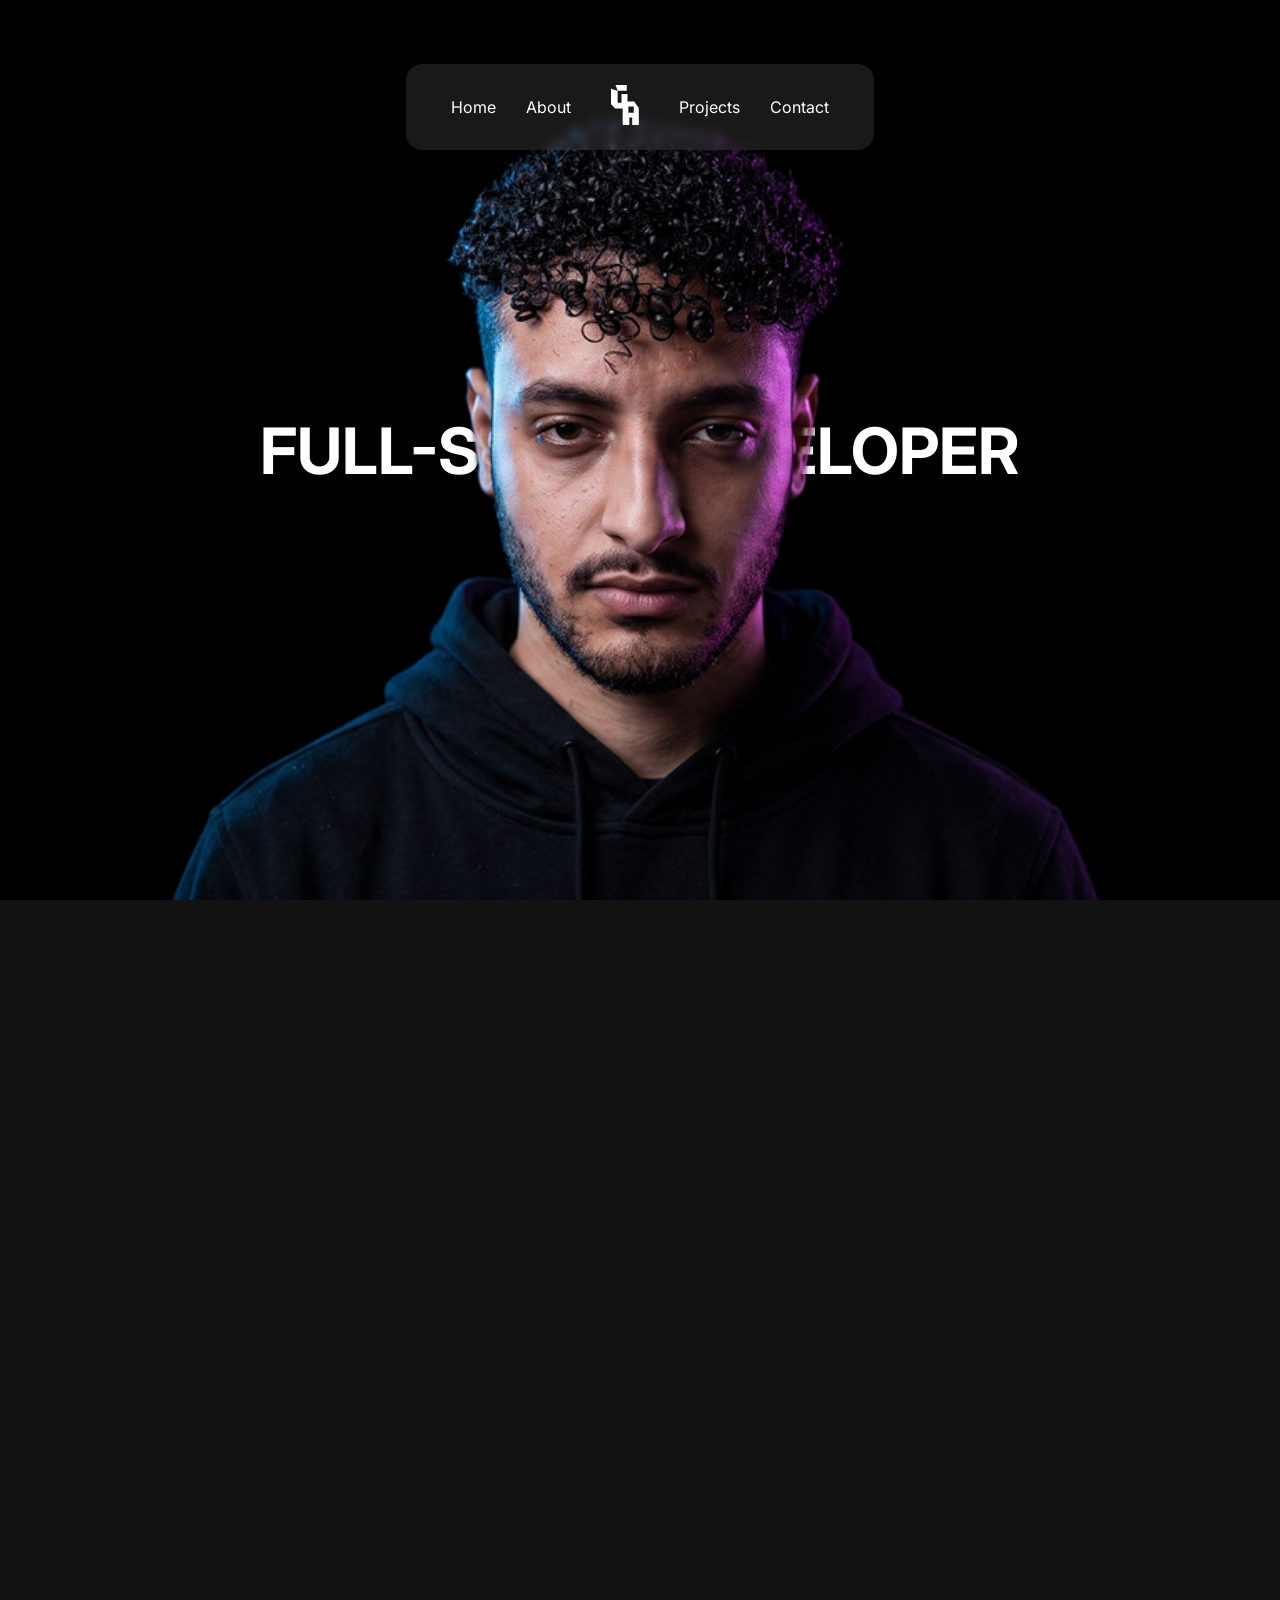
==== frontend/index.html @ 1ed30678 "Meu primeiro commit" ====
<!DOCTYPE html>
<html lang="pt-br">
<head>
    <meta charset="UTF-8">
    <meta name="viewport" content="width=device-width, initial-scale=1.0">
    <link rel="stylesheet" href="./styles/style.css">
    <title>Portifolio - Guilherme Lopes Antunes</title>
</head>
<body>
    <div id="principal-content">
        <div id="header-content">
            <header>
            <div class="links">
                <a href="#heroDiv">Home</a>
                <a href="#heroDiv">About</a>
            </div>
            <div>
                <img src="./assets/logo.svg" alt="">
            </div>
            
            <div class="links">
                <a href="#heroDiv">Projects</a>
                <a href="#heroDiv">Contact</a>
            </div>
        </header>
        </div>
        

        


        <main>
            <div id="heroDiv">
                
                <span>FULL-STACK</span>
                <div class="orbit-stage">
                    <img src="assets/heroImage.png" alt="HeroImage" class="character"> 
                    <div class="orbit-icons" id="orbitIcons"></div>
                </div>
                
                <span>DEVELOPER</span>
            </div>
            <div id="teste">

            </div>
        </main>
        <footer></footer>
        
    </div>
    
    
</body>

<script src="./scripts/orbitAnimation.js"></script>
</html>
---- frontend/styles/style.css ----
@import url("./global.css");
@import url("./orbitAnimation.css");



header {
    color: white;  
    display: flex;
    align-items: center;
    justify-content: center;
    gap: 40px;
    height: 86px;
    width: fit-content;
    padding: 0px 45px;
    border-radius: 16px;
    margin: auto;

    background-color: rgba(65, 64, 64, 0.4);  
    backdrop-filter: blur(4px);
    -webkit-backdrop-filter: blur(12px);  
    box-shadow: 0 4px 20px rgba(0, 0, 0, 0.25);
   
}

header img {
    width: 28px;
}

#header-content{
    position: absolute;
    z-index: 100;
    top: 64px;
    width: 100%;
}

header .links{
    display: flex;
    gap: 30px;

}
#heroDiv {
    background: #000000;
    height: 100vh;
    position: relative;
    overflow: hidden;
    color: white;
    display: flex;          /* ajuda a centralizar o .orbit-stage na tela toda */
    align-items: center;
    justify-content: center;
}



#heroDiv span {
    position: absolute;
    top: 50%;
    transform: translateY(-50%);   /* centraliza verticalmente */
    z-index: 2;                     /* texto fica por cima da imagem */
    font-size: 4rem;
    font-weight: bold;
}

#heroDiv span:first-of-type {
    left: 260px;     
}

#heroDiv span:last-of-type {
    right: 260px;    
}

#teste{
   background: #121212;
    height: 100vh; 
}

#principal-content{
    position: relative;
}
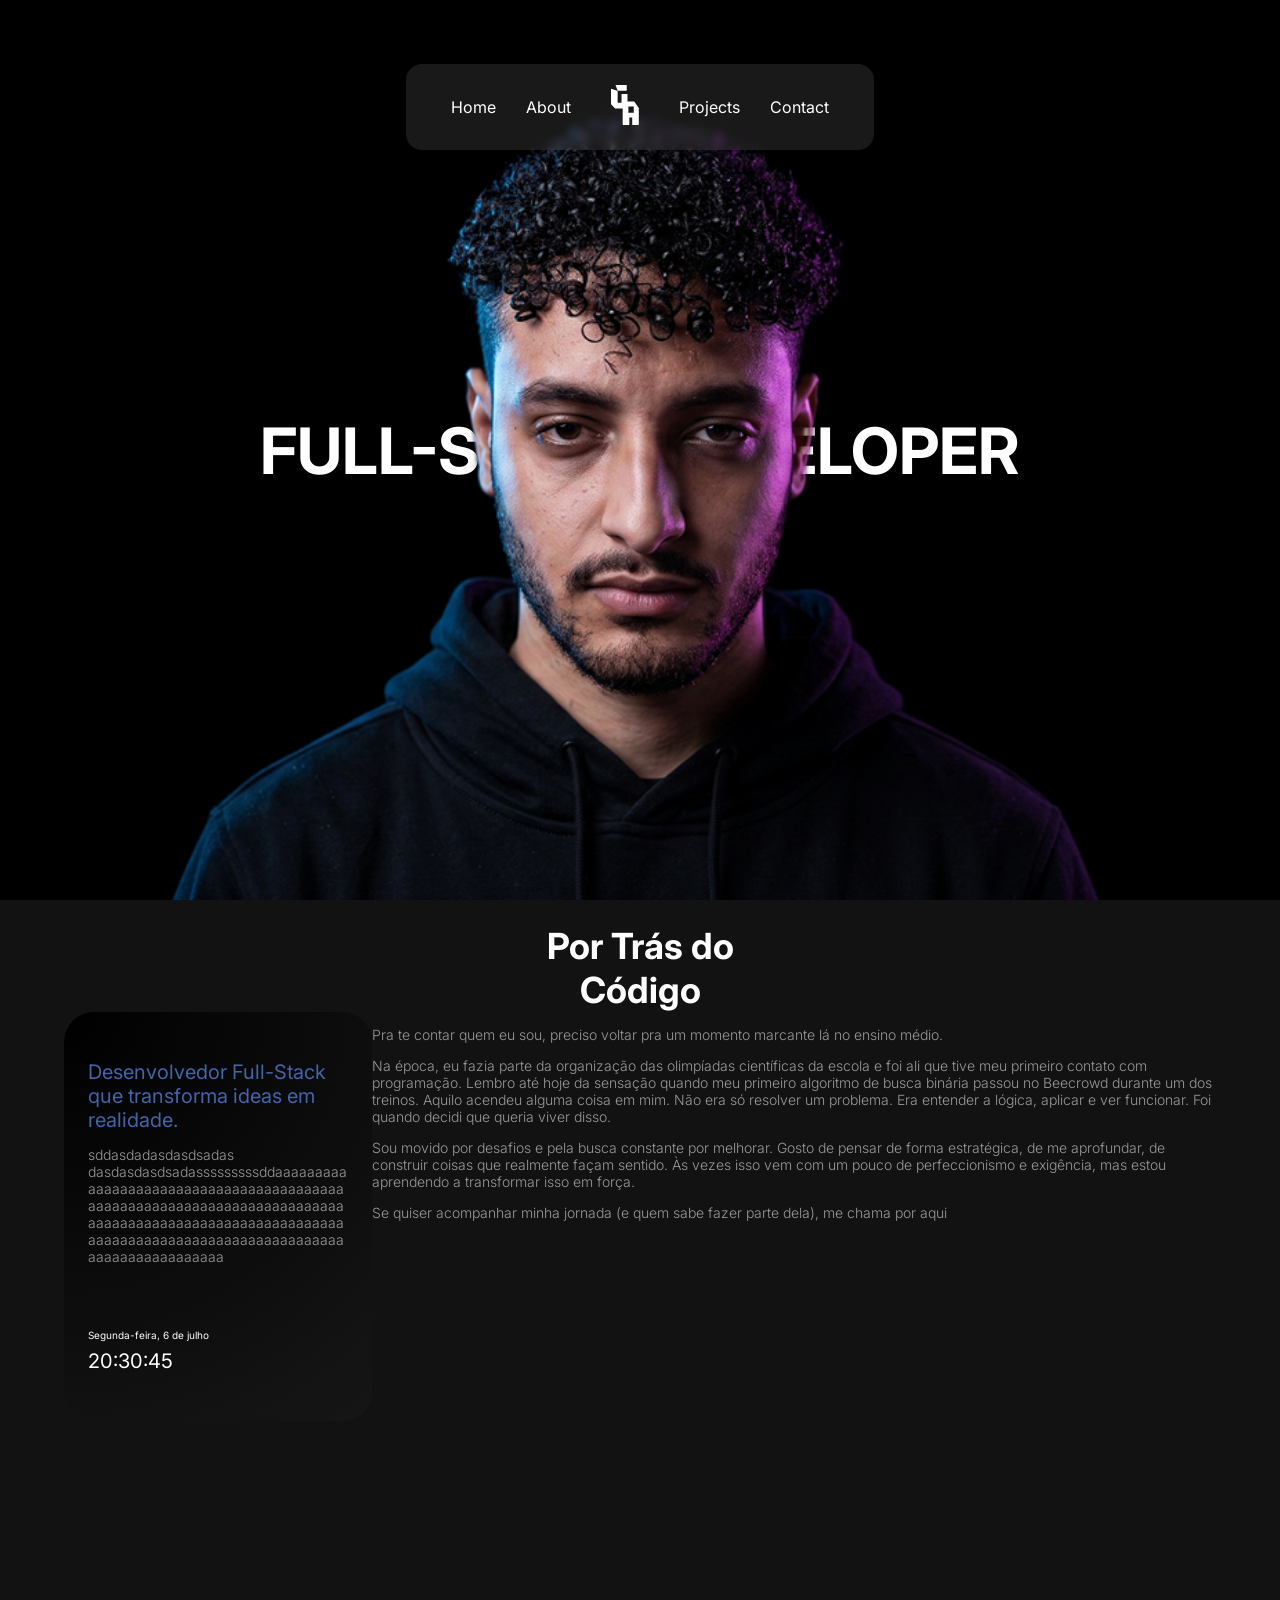
==== commit b2627f17: "iniciando por tras do codigo" ====
--- a/frontend/index.html
+++ b/frontend/index.html
@@ -40,8 +40,33 @@
                 
                 <span>DEVELOPER</span>
             </div>
-            <div id="teste">
+            <div id="about">
+                <h2>Por Trás do Código</h2>
 
+                <div id="principal-content-about">
+                    <div class="cardAbout">
+                        <span id="title-card-1">Desenvolvedor Full-Stack que transforma ideas em realidade.</span>
+                        <p>sddasdadasdasdsadas dasdasdasdsadasssssssssddaaaaaaaaaaaaaaaaaaaaaaaaaaaaaaaaaaaaaaaaaaaaaaaaaaaaaaaaaaaaaaaaaaaaaaaaaaaaaaaaaaaaaaaaaaaaaaaaaaaaaaaaaaaaaaaaaaaaaaaaaaaaaaaaaaaaaaaaaaaaaaaaaaaaaaaaaa</p>
+                        <div id="date-hour-div">
+                            <span id="date">Segunda-feira, 6 de julho</span>
+                            <span id="hour">20:30:45</span>
+                        </div>
+                    </div>
+
+                    <div>
+                        <p>Pra te contar quem eu sou, preciso voltar pra um momento marcante lá no ensino médio.</p>
+
+                        <p>Na época, eu fazia parte da organização das olimpíadas científicas da escola e foi ali que tive meu primeiro contato com programação. Lembro até hoje da sensação quando meu primeiro algoritmo de busca binária passou no Beecrowd durante um dos treinos. Aquilo acendeu alguma coisa em mim. Não era só resolver um problema. Era entender a lógica, aplicar e ver funcionar. Foi quando decidi que queria viver disso.</p>
+
+                        <p>Sou movido por desafios e pela busca constante por melhorar. Gosto de pensar de forma estratégica, de me aprofundar, de construir coisas que realmente façam sentido. Às vezes isso vem com um pouco de perfeccionismo e exigência, mas estou aprendendo a transformar isso em força.</p>
+
+                        <p>Se quiser acompanhar minha jornada (e quem sabe fazer parte dela), me chama por aqui</p>
+                    </div>
+
+                
+                </div>
+                
+                
             </div>
         </main>
         <footer></footer>
--- a/frontend/styles/style.css
+++ b/frontend/styles/style.css
@@ -68,9 +68,57 @@
     right: 260px;    
 }
 
-#teste{
+#about{
    background: #121212;
-    height: 100vh; 
+   height: 100vh; 
+   padding: 0px 64px;
+
+   
+
+}
+
+#about h2{
+    padding-top: 24px;
+    font-size: 36px;
+    margin: auto;
+    text-align: center;
+    width: 200px;
+
+}
+
+
+.cardAbout {
+    width: 260px;
+    background: radial-gradient(circle at top left, #000000, #161616);
+    padding: 48px 24px;
+    border-radius: 30px;
+}
+
+#title-card-1{
+    color: #4464A8;
+    font-size: 20px;
+}
+
+#about p{
+    font-weight: 300;
+    color: #9A9A9A;
+    font-size: 14px;
+    overflow-wrap: break-word;
+
+}
+#date-hour-div {
+    display: flex;
+    flex-direction: column;
+    margin-top: 64px;
+    gap: 8px;
+}
+
+#date{
+    font-size: 10px;
+}
+
+#hour{
+    font-size: 20px;
 }
 
 #principal-content{
@@ -78,3 +126,6 @@
 }
 
 
+#principal-content-about {
+    display: flex;
+}
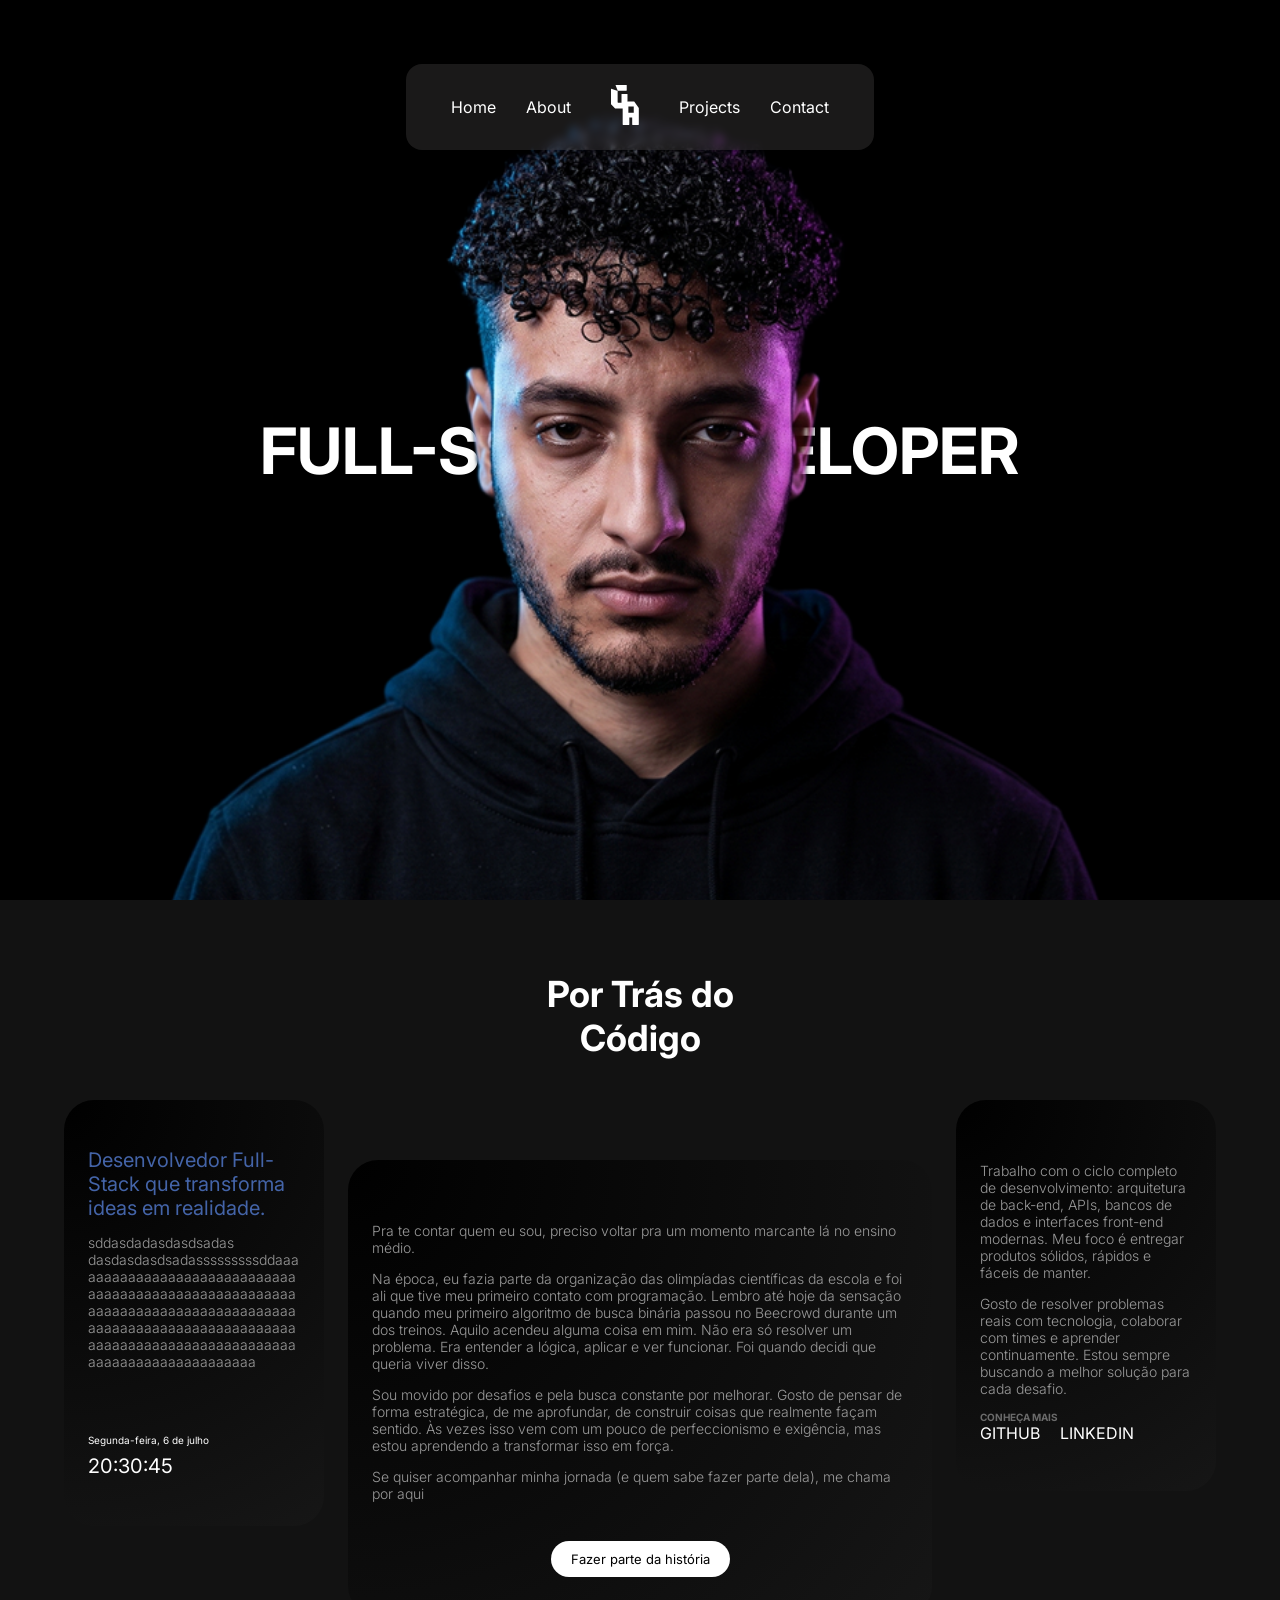
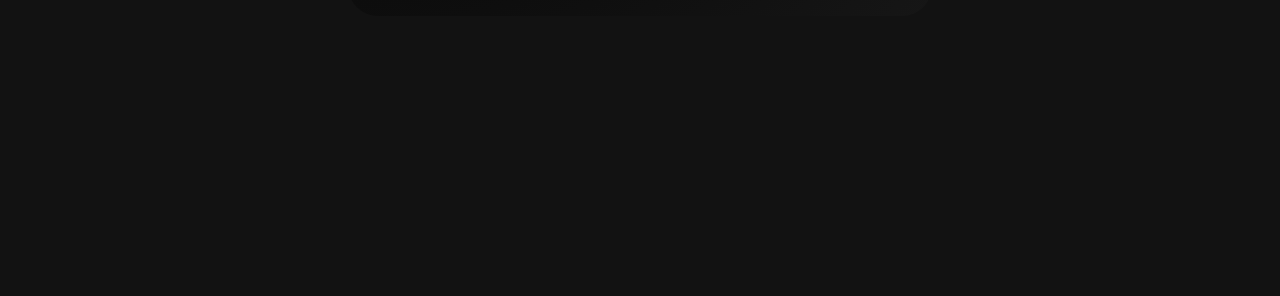
==== commit 8b681f6c: "About Section" ====
--- a/frontend/index.html
+++ b/frontend/index.html
@@ -44,7 +44,7 @@
                 <h2>Por Trás do Código</h2>
 
                 <div id="principal-content-about">
-                    <div class="cardAbout">
+                    <div class="cardAbout smallCard">
                         <span id="title-card-1">Desenvolvedor Full-Stack que transforma ideas em realidade.</span>
                         <p>sddasdadasdasdsadas dasdasdasdsadasssssssssddaaaaaaaaaaaaaaaaaaaaaaaaaaaaaaaaaaaaaaaaaaaaaaaaaaaaaaaaaaaaaaaaaaaaaaaaaaaaaaaaaaaaaaaaaaaaaaaaaaaaaaaaaaaaaaaaaaaaaaaaaaaaaaaaaaaaaaaaaaaaaaaaaaaaaaaaaa</p>
                         <div id="date-hour-div">
@@ -53,7 +53,7 @@
                         </div>
                     </div>
 
-                    <div>
+                    <div class="cardAbout">
                         <p>Pra te contar quem eu sou, preciso voltar pra um momento marcante lá no ensino médio.</p>
 
                         <p>Na época, eu fazia parte da organização das olimpíadas científicas da escola e foi ali que tive meu primeiro contato com programação. Lembro até hoje da sensação quando meu primeiro algoritmo de busca binária passou no Beecrowd durante um dos treinos. Aquilo acendeu alguma coisa em mim. Não era só resolver um problema. Era entender a lógica, aplicar e ver funcionar. Foi quando decidi que queria viver disso.</p>
@@ -61,6 +61,24 @@
                         <p>Sou movido por desafios e pela busca constante por melhorar. Gosto de pensar de forma estratégica, de me aprofundar, de construir coisas que realmente façam sentido. Às vezes isso vem com um pouco de perfeccionismo e exigência, mas estou aprendendo a transformar isso em força.</p>
 
                         <p>Se quiser acompanhar minha jornada (e quem sabe fazer parte dela), me chama por aqui</p>
+                        <div style="width:100%; text-align: center; margin-top: 46px;">
+                            <a href="" class="principalButton">Fazer parte da história</a>
+                        </div>
+                        
+                    </div>
+
+                    <div class="cardAbout smallCard">
+
+                        <p>Trabalho com o ciclo completo de desenvolvimento: arquitetura de back-end, APIs, bancos de dados e interfaces front-end modernas. Meu foco é entregar produtos sólidos, rápidos e fáceis de manter.</p>
+                        <p>Gosto de resolver problemas reais com tecnologia, colaborar com times e aprender continuamente. Estou sempre buscando a melhor solução para cada desafio.</p>
+                        <div id="meet-more">
+                            <span style="color: #6b6b6b; font-weight: bold;" id="date">CONHEÇA MAIS</span>
+                            <div style="display: flex; gap: 20px;">
+                                <a href="">GITHUB</a>
+                                <a href="">LINKEDIN</a>
+                            </div>
+                            
+                        </div>
                     </div>
 
                 
--- a/frontend/styles/style.css
+++ b/frontend/styles/style.css
@@ -70,10 +70,10 @@
 
 #about{
    background: #121212;
-   height: 100vh; 
-   padding: 0px 64px;
+   min-height: 100vh;
+   padding: 48px 64px;
 
-   
+
 
 }
 
@@ -88,12 +88,18 @@
 
 
 .cardAbout {
-    width: 260px;
+
     background: radial-gradient(circle at top left, #000000, #161616);
     padding: 48px 24px;
     border-radius: 30px;
+    box-sizing: border-box;
+    flex: 1 1 260px;
 }
 
+.smallCard{
+    width: 100%;
+    max-width: 260px;
+}
 #title-card-1{
     color: #4464A8;
     font-size: 20px;
@@ -128,4 +134,43 @@
 
 #principal-content-about {
     display: flex;
+    align-items: flex-start;
+    justify-content: center;
+    flex-wrap: wrap;
+    gap: 24px;
+    max-width: 1200px;
+    margin: 40px auto 0;
+}
+
+.cardAbout:nth-child(2) {
+    margin-top: 60px;
+}
+
+@media (max-width: 900px) {
+    #principal-content-about {
+        flex-direction: column;
+        align-items: stretch;
+    }
+
+    .cardAbout:nth-child(2) {
+        margin-top: 0;
+        order: -1;
+    }
+
+    .smallCard {
+        max-width: 100%;
+    }
+}
+
+#meet-more{
+    display: flex;
+    flex-direction: column;
+}
+
+.principalButton {
+    padding: 10px 20px;
+    background-color: white;
+    color: black;
+    border-radius: 30px;
+    font-size: small;
 }
